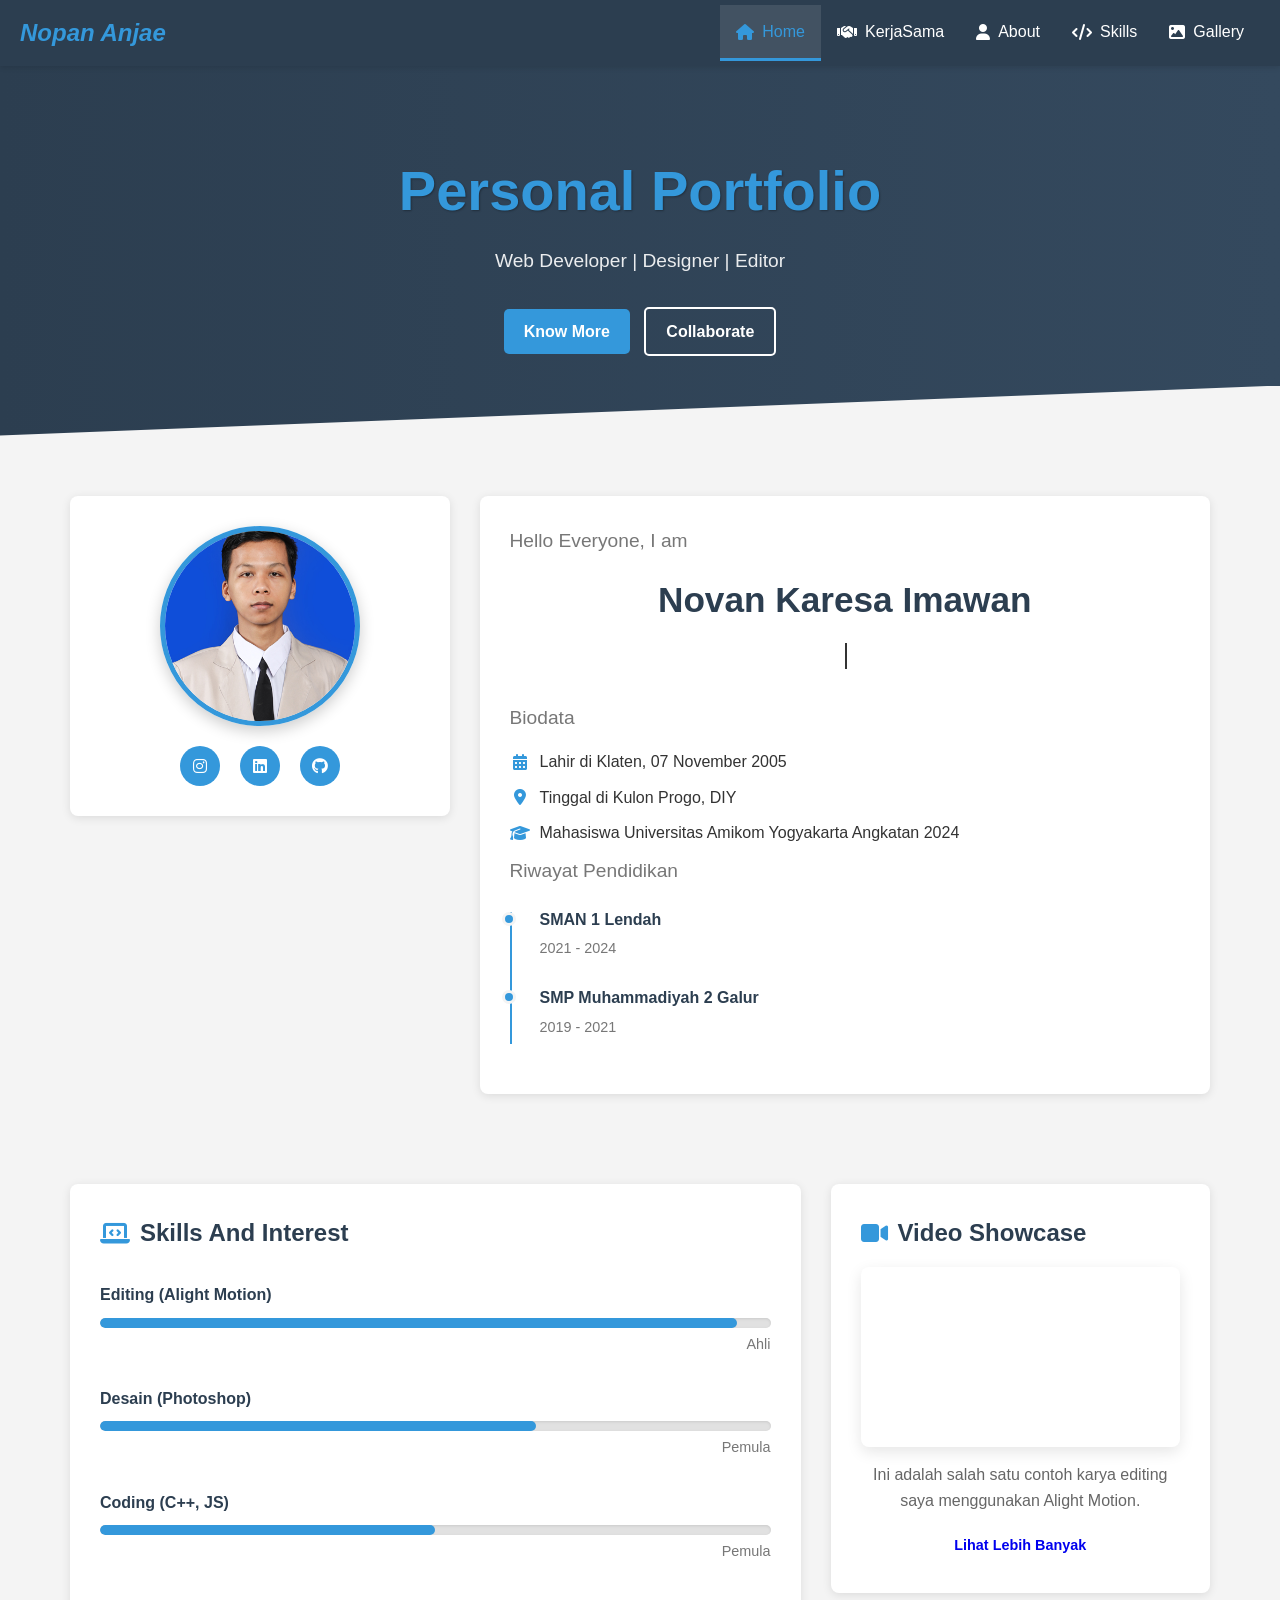
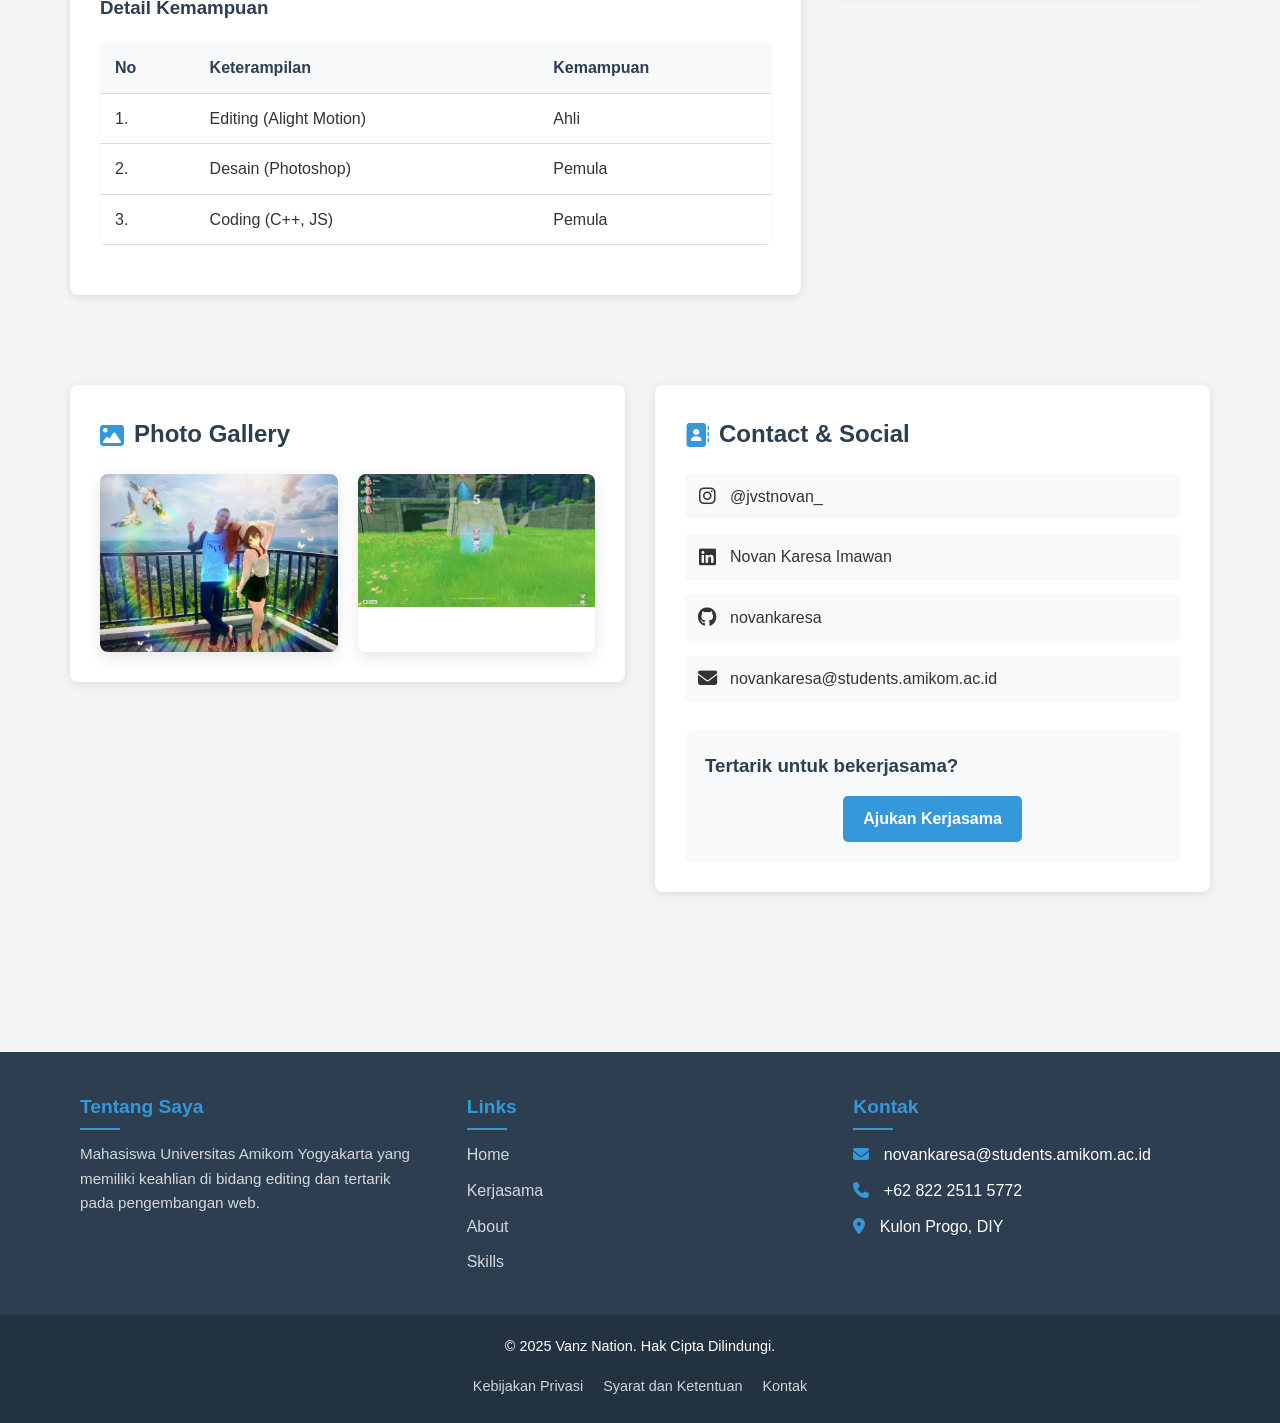
==== index.html @ 83b9310b "first commit" ====
<!DOCTYPE html>
<html lang="id">
  <head>
    <meta charset="utf-8" />
    <meta name="viewport" content="width=device-width, initial-scale=1" />
    <title>Novan Karesa Imawan | Portfolio</title>
    <link rel="stylesheet" href="style.css" />
    <link rel="stylesheet" href="https://cdnjs.cloudflare.com/ajax/libs/font-awesome/6.4.0/css/all.min.css" />
    <meta name="description" content="Portfolio pribadi Novan Karesa Imawan - Mahasiswa Universitas Amikom Yogyakarta">
  </head>
  <body>
    <nav class="topnav">
      <div class="logo">
        <span>Nopan Anjae</span>
      </div>
      <ul>
        <li><a href="#" class="active"><i class="fas fa-home"></i> Home</a></li>
        <li><a href="kerjasama.html"><i class="fas fa-handshake"></i> KerjaSama</a></li>
        <li><a href="#about"><i class="fas fa-user"></i> About</a></li>
        <li><a href="#skills"><i class="fas fa-code"></i> Skills</a></li>
        <li><a href="#gallery"><i class="fas fa-image"></i> Gallery</a></li>
      </ul>
      <div class="menu-toggle">
        <i class="fas fa-bars"></i>
      </div>
    </nav>

    <header class="header">
      <div class="header-content">
        <h1>Personal Portfolio</h1>
        <p class="tagline">Web Developer | Designer | Editor</p>
        <div class="header-actions">
          <a href="#about" class="btn btn-primary">Know More</a>
          <a href="kerjasama.html" class="btn btn-secondary">Collaborate</a>
        </div>
      </div>
    </header>

    <main class="container">
      <section id="about" class="row">
        <aside class="leftcolumn">
          <div class="card profile-card">
            <div class="profile-img">
              <img src="3x4  IMG_6120 + (2).jpg" alt="Foto Novan Karesa Imawan" />
            </div>
            <div class="social-icons">
              <a href="https://www.instagram.com/jvstnovan_" target="_blank" title="Instagram"><i class="fab fa-instagram"></i></a>
              <a href="#" title="LinkedIn"><i class="fab fa-linkedin"></i></a>
              <a href="#" title="GitHub"><i class="fab fa-github"></i></a>
            </div>
          </div>
        </aside>

        <aside class="rightcolumn">
          <div class="card bio-card">
            <div class="hello-section">
              <h3>Hello Everyone, I am</h3>
              <h1>Novan Karesa Imawan</h1>
              <div class="typing-effect">
                <span class="typed-text"></span><span class="cursor">&nbsp;</span>
              </div>
            </div>
            
            <div class="bio-section">
              <h3>Biodata</h3>
              <ul class="bio-list">
                <li><i class="fas fa-calendar-alt"></i> Lahir di Klaten, 07 November 2005</li>
                <li><i class="fas fa-map-marker-alt"></i> Tinggal di Kulon Progo, DIY</li>
                <li><i class="fas fa-graduation-cap"></i> Mahasiswa Universitas Amikom Yogyakarta Angkatan 2024</li>
              </ul>
            </div>

            <div class="education-section">
              <h3>Riwayat Pendidikan</h3>
              <div class="timeline">
                <div class="timeline-item">
                  <div class="timeline-dot"></div>
                  <div class="timeline-content">
                    <h4>SMAN 1 Lendah</h4>
                    <p>2021 - 2024</p>
                  </div>
                </div>
                <div class="timeline-item">
                  <div class="timeline-dot"></div>
                  <div class="timeline-content">
                    <h4>SMP Muhammadiyah 2 Galur</h4>
                    <p>2019 - 2021</p>
                  </div>
                </div>
              </div>
            </div>
          </div>
        </aside>
      </section>

      <section id="skills" class="row">
        <aside class="leftcolumn2">
          <div class="card skills-card">
            <h2><i class="fas fa-laptop-code"></i> Skills And Interest</h2>
            <div class="skill-bars">
              <div class="skill">
                <div class="skill-name">Editing (Alight Motion)</div>
                <div class="skill-bar">
                  <div class="skill-per" per="95%"></div>
                </div>
                <div class="skill-level">Ahli</div>
              </div>
              <div class="skill">
                <div class="skill-name">Desain (Photoshop)</div>
                <div class="skill-bar">
                  <div class="skill-per" per="65%"></div>
                </div>
                <div class="skill-level">Pemula</div>
              </div>
              <div class="skill">
                <div class="skill-name">Coding (C++, JS)</div>
                <div class="skill-bar">
                  <div class="skill-per" per="50%"></div>
                </div>
                <div class="skill-level">Pemula</div>
              </div>
            </div>
            
            <div class="skill-table">
              <h3>Detail Kemampuan</h3>
              <table>
                <thead>
                  <tr>
                    <th>No</th>
                    <th>Keterampilan</th>
                    <th>Kemampuan</th>
                  </tr>
                </thead>
                <tbody>
                  <tr>
                    <td>1.</td>
                    <td>Editing (Alight Motion)</td>
                    <td>Ahli</td>
                  </tr>
                  <tr>
                    <td>2.</td>
                    <td>Desain (Photoshop)</td>
                    <td>Pemula</td>
                  </tr>
                  <tr>
                    <td>3.</td>
                    <td>Coding (C++, JS)</td>
                    <td>Pemula</td>
                  </tr>
                </tbody>
              </table>
            </div>
          </div>
        </aside>

        <aside class="rightcolumn2">
          <div class="card">
            <h2><i class="fas fa-video"></i> Video Showcase</h2>
            <div class="video-wrapper">
              <iframe
                width="360"
                height="200"
                src="https://www.youtube.com/embed/kyxpm1m2Es4?si=zk3lqUqSApzy_OMX"
                title="YouTube video player"
                frameborder="0"
                allow="accelerometer; autoplay; clipboard-write; encrypted-media; gyroscope; picture-in-picture; web-share"
                referrerpolicy="strict-origin-when-cross-origin"
                allowfullscreen
              ></iframe>
            </div>
            <div class="video-description">
              <p>Ini adalah salah satu contoh karya editing saya menggunakan Alight Motion.</p>
              <a href="https://www.youtube.com/@JvstNovan_" class="btn btn-sm" target="_blank">Lihat Lebih Banyak</a>
            </div>
          </div>
        </aside>
      </section>

      <section id="gallery" class="row">
        <aside class="leftcolumn3">
          <div class="card gallery-card">
            <h2><i class="fas fa-image"></i> Photo Gallery</h2>
            <div class="gallery-container">
              <div class="gallery-item">
                <img src="Proyek Baru 60 [1B8B695].png" alt="Proyek Desain" />
                <div class="gallery-overlay">
                  <div class="overlay-text">Proyek Desain</div>
                </div>
              </div>
              <div class="gallery-item">
                <img src="Screenshot 2025-04-26 083255.png" alt="Screenshot Project" />
                <div class="gallery-overlay">
                  <div class="overlay-text">Screenshot Project</div>
                </div>
              </div>
            </div>
          </div>
        </aside>

        <aside class="rightcolumn3">
          <div class="card contact-card">
            <h2><i class="fas fa-address-book"></i> Contact & Social</h2>
            <div class="social-links">
              <a href="https://www.instagram.com/jvstnovan_" class="social-link" target="_blank">
                <i class="fab fa-instagram"></i>
                <span>@jvstnovan_</span>
              </a>
              <a href="#" class="social-link">
                <i class="fab fa-linkedin"></i>
                <span>Novan Karesa Imawan</span>
              </a>
              <a href="#" class="social-link">
                <i class="fab fa-github"></i>
                <span>novankaresa</span>
              </a>
              <a href="mailto:novankaresa@students.amikom.ac.id" class="social-link">
                <i class="fas fa-envelope"></i>
                <span>novankaresa@students.amikom.ac.id</span>
              </a>
            </div>
            <div class="contact-cta">
              <h3>Tertarik untuk bekerjasama?</h3>
              <a href="kerjasama.html" class="btn btn-primary">Ajukan Kerjasama</a>
            </div>
          </div>
        </aside>
      </section>
    </main>

    <footer class="site-footer">
      <div class="footer-content">
        <div class="footer-section">
          <h3>Tentang Saya</h3>
          <p>Mahasiswa Universitas Amikom Yogyakarta yang memiliki keahlian di bidang editing dan tertarik pada pengembangan web.</p>
        </div>
        <div class="footer-section">
          <h3>Links</h3>
          <ul>
            <li><a href="#">Home</a></li>
            <li><a href="kerjasama.html">Kerjasama</a></li>
            <li><a href="#about">About</a></li>
            <li><a href="#skills">Skills</a></li>
          </ul>
        </div>
        <div class="footer-section">
          <h3>Kontak</h3>
          <ul>
            <li><i class="fas fa-envelope"></i> novankaresa@students.amikom.ac.id</li>
            <li><i class="fas fa-phone"></i> +62 822 2511 5772</li>
            <li><i class="fas fa-map-marker-alt"></i> Kulon Progo, DIY</li>
          </ul>
        </div>
      </div>
      <div class="footer-bottom">
        <p>© 2025 Vanz Nation. Hak Cipta Dilindungi.</p>
        <ul>
          <li><a href="#">Kebijakan Privasi</a></li>
          <li><a href="#">Syarat dan Ketentuan</a></li>
          <li><a href="https://www.youtube.com/@JvstNovan_">Kontak</a></li>
        </ul>
      </div>
    </footer>
    
    <script>
    // Toggle menu for mobile
    document.querySelector('.menu-toggle').addEventListener('click', function() {
      document.querySelector('.topnav ul').classList.toggle('active');
    });
    
    // Skill bars animation
    document.addEventListener('DOMContentLoaded', function() {
      const skillBars = document.querySelectorAll('.skill-per');
      
      skillBars.forEach(skill => {
        const percentage = skill.getAttribute('per');
        skill.style.width = percentage;
        skill.style.animation = "fillBars 2.5s 1";
      });
    });
    
    // Typing effect
    document.addEventListener('DOMContentLoaded', function() {
      const typedTextSpan = document.querySelector(".typed-text");
      const cursorSpan = document.querySelector(".cursor");

      const textArray = ["Web Developer", "Designer", "Editor", "Creator"];
      const typingDelay = 100;
      const erasingDelay = 50;
      const newTextDelay = 2000;
      let textArrayIndex = 0;
      let charIndex = 0;

      function type() {
        if (charIndex < textArray[textArrayIndex].length) {
          if(!cursorSpan.classList.contains("typing")) cursorSpan.classList.add("typing");
          typedTextSpan.textContent += textArray[textArrayIndex].charAt(charIndex);
          charIndex++;
          setTimeout(type, typingDelay);
        } 
        else {
          cursorSpan.classList.remove("typing");
          setTimeout(erase, newTextDelay);
        }
      }

      function erase() {
        if (charIndex > 0) {
          if(!cursorSpan.classList.contains("typing")) cursorSpan.classList.add("typing");
          typedTextSpan.textContent = textArray[textArrayIndex].substring(0, charIndex-1);
          charIndex--;
          setTimeout(erase, erasingDelay);
        } 
        else {
          cursorSpan.classList.remove("typing");
          textArrayIndex++;
          if(textArrayIndex >= textArray.length) textArrayIndex = 0;
          setTimeout(type, typingDelay + 1100);
        }
      }

      if(textArray.length) setTimeout(type, newTextDelay + 250);
    });
    
    // Smooth scrolling for anchor links
    document.querySelectorAll('a[href^="#"]').forEach(anchor => {
      anchor.addEventListener('click', function (e) {
        e.preventDefault();
        
        document.querySelector(this.getAttribute('href')).scrollIntoView({
          behavior: 'smooth'
        });
      });
    });
    </script>
  </body>
</html>
---- style.css ----
* {
    box-sizing: border-box;
    margin: 0;
    padding: 0;
}

:root {
    --primary-color: #3498db;
    --secondary-color: #2c3e50;
    --accent-color: #e74c3c;
    --text-color: #333;
    --light-bg: #f4f4f4;
    --dark-bg: #2c3e50;
    --light-text: #fff;
    --card-bg: #fff;
    --border-color: #ddd;
    --shadow: 0 2px 10px rgba(0, 0, 0, 0.1);
    --transition: all 0.3s ease;
}

body {
    font-family: 'Segoe UI', Tahoma, Geneva, Verdana, sans-serif;
    background-color: var(--light-bg);
    color: var(--text-color);
    line-height: 1.6;
    min-height: 100vh;
    display: flex;
    flex-direction: column;
}

/* Container */
.container {
    max-width: 1200px;
    margin: 0 auto;
    padding: 20px;
    flex: 1;
}

/* Navigation */
.topnav {
    background-color: var(--secondary-color);
    display: flex;
    justify-content: space-between;
    align-items: center;
    padding: 0 20px;
    position: sticky;
    top: 0;
    z-index: 1000;
    box-shadow: 0 2px 5px rgba(0, 0, 0, 0.1);
}

.logo {
    color: var(--primary-color);
    font-size: 1.5rem;
    font-weight: bold;
    padding: 14px 0;
}

.logo span {
    font-style: italic;
}

.topnav ul {
    list-style-type: none;
    display: flex;
    margin: 0;
    padding: 0;
}

.topnav li a {
    display: flex;
    align-items: center;
    color: var(--light-text);
    text-align: center;
    padding: 14px 16px;
    text-decoration: none;
    transition: var(--transition);
}

.topnav li a i {
    margin-right: 8px;
}

.topnav li a:hover, .topnav li a.active {
    background-color: rgba(255, 255, 255, 0.1);
    color: var(--primary-color);
}

.topnav li a.active {
    border-bottom: 3px solid var(--primary-color);
}

.menu-toggle {
    display: none;
    color: var(--light-text);
    font-size: 1.5rem;
    cursor: pointer;
}

/* Header */
.header {
    background: linear-gradient(to right, var(--secondary-color), #34495e);
    color: var(--light-text);
    text-align: center;
    padding: 60px 20px;
    position: relative;
    margin-bottom: 30px;
}

.header::after {
    content: '';
    position: absolute;
    bottom: 0;
    left: 0;
    right: 0;
    height: 50px;
    background: linear-gradient(to right bottom, transparent 49%, var(--light-bg) 50%);
}

.header-content {
    max-width: 800px;
    margin: 0 auto;
}

.header h1 {
    font-size: 2.8rem;
    margin-bottom: 10px;
    color: var(--primary-color);
    text-shadow: 1px 1px 2px rgba(0, 0, 0, 0.3);
}

.tagline {
    font-size: 1.2rem;
    margin-bottom: 30px;
    opacity: 0.9;
}

.header-actions {
    margin-top: 30px;
}

/* Buttons */
.btn {
    display: inline-block;
    padding: 10px 20px;
    border-radius: 5px;
    text-decoration: none;
    font-weight: bold;
    transition: var(--transition);
    text-align: center;
    cursor: pointer;
    border: none;
    outline: none;
}

.btn-primary {
    background-color: var(--primary-color);
    color: var(--light-text);
}

.btn-primary:hover {
    background-color: #2980b9;
    transform: translateY(-2px);
    box-shadow: 0 4px 8px rgba(0, 0, 0, 0.2);
}

.btn-secondary {
    background-color: transparent;
    color: var(--light-text);
    border: 2px solid var(--light-text);
    margin-left: 10px;
}

.btn-secondary:hover {
    background-color: rgba(255, 255, 255, 0.1);
    transform: translateY(-2px);
}

.btn-sm {
    padding: 6px 12px;
    font-size: 0.9rem;
}

/* Row Layout */
.row {
    display: flex;
    flex-wrap: wrap;
    margin: 0 -15px 30px;
}

.leftcolumn,
.rightcolumn,
.leftcolumn2,
.rightcolumn2,
.leftcolumn3,
.rightcolumn3 {
    padding: 0 15px;
    margin-bottom: 30px;
    width: 100%;
}

/* Cards */
.card {
    background-color: var(--card-bg);
    padding: 25px;
    border-radius: 8px;
    box-shadow: var(--shadow);
    margin-bottom: 30px;
    transition: var(--transition);
}

.card:hover {
    box-shadow: 0 5px 15px rgba(0, 0, 0, 0.1);
    transform: translateY(-5px);
}

.card h2, .card h3 {
    margin-bottom: 15px;
    color: var(--secondary-color);
    display: flex;
    align-items: center;
}

.card h2 i, .card h3 i {
    margin-right: 10px;
    color: var(--primary-color);
}

.card p {
    color: #666;
    margin-bottom: 15px;
}

/* Profile Card */
.profile-card {
    text-align: center;
}

.profile-img {
    width: 200px;
    height: 200px;
    margin: 0 auto 20px;
    border-radius: 50%;
    overflow: hidden;
    border: 5px solid var(--primary-color);
    box-shadow: 0 5px 15px rgba(0, 0, 0, 0.2);
}

.profile-img img {
    width: 100%;
    height: 100%;
    object-fit: cover;
}

.social-icons {
    display: flex;
    justify-content: center;
    margin-top: 20px;
}

.social-icons a {
    display: flex;
    align-items: center;
    justify-content: center;
    width: 40px;
    height: 40px;
    border-radius: 50%;
    margin: 0 10px;
    color: var(--light-text);
    background-color: var(--primary-color);
    text-decoration: none;
    transition: var(--transition);
}

.social-icons a:hover {
    transform: translateY(-3px);
    box-shadow: 0 5px 10px rgba(0, 0, 0, 0.2);
    background-color: var(--secondary-color);
}

/* Bio Card */
.bio-card .hello-section {
    text-align: center;
    margin-bottom: 30px;
}

.bio-card h1 {
    font-size: 2.2rem;
    margin: 10px 0;
    color: var(--secondary-color);
}

.bio-card h3 {
    font-size: 1.2rem;
    color: #777;
    font-weight: normal;
}

.typing-effect {
    min-height: 30px;
    margin-top: 15px;
}

.typed-text {
    color: var(--primary-color);
    font-weight: bold;
}

.cursor {
    display: inline-block;
    background-color: var(--text-color);
    margin-left: 2px;
    width: 2px;
    animation: blink 1s infinite;
}

.cursor.typing {
    animation: none;
}

@keyframes blink {
    0%, 49% { opacity: 1; }
    50%, 100% { opacity: 0; }
}

.bio-list {
    list-style: none;
    margin-top: 15px;
}

.bio-list li {
    margin-bottom: 10px;
    display: flex;
    align-items: center;
}

.bio-list li i {
    margin-right: 10px;
    color: var(--primary-color);
    width: 20px;
    text-align: center;
}

/* Timeline */
.timeline {
    position: relative;
    margin-top: 20px;
    padding-left: 30px;
}

.timeline::before {
    content: '';
    position: absolute;
    left: 0;
    top: 5px;
    height: 100%;
    width: 2px;
    background-color: var(--primary-color);
}

.timeline-item {
    position: relative;
    margin-bottom: 25px;
}

.timeline-dot {
    position: absolute;
    left: -38px;
    top: 5px;
    width: 14px;
    height: 14px;
    border-radius: 50%;
    background-color: var(--primary-color);
    border: 3px solid var(--light-bg);
}

.timeline-content h4 {
    margin-bottom: 5px;
    color: var(--secondary-color);
}

.timeline-content p {
    font-size: 0.9rem;
    color: #777;
}

/* Skills Section */
.skills-card {
    overflow: hidden;
}

.skill-bars {
    margin: 30px 0;
}

.skill {
    margin-bottom: 30px;
}

.skill-name {
    font-weight: bold;
    margin-bottom: 10px;
    color: var(--secondary-color);
}

.skill-bar {
    height: 10px;
    background: #e1e1e1;
    border-radius: 5px;
    overflow: hidden;
    position: relative;
    box-shadow: inset 0 1px 3px rgba(0, 0, 0, 0.1);
}

.skill-per {
    height: 10px;
    background: var(--primary-color);
    position: absolute;
    left: 0;
    top: 0;
    border-radius: 5px;
}

@keyframes fillBars {
    from { width: 0; }
}

.skill-level {
    text-align: right;
    margin-top: 5px;
    font-size: 0.9rem;
    color: #777;
}

.skill-table {
    margin-top: 30px;
}

.skill-table h3 {
    margin-bottom: 15px;
}

/* Table */
table {
    border-collapse: collapse;
    width: 100%;
    margin: 20px 0;
    border-radius: 5px;
    overflow: hidden;
    box-shadow: 0 0 5px rgba(0, 0, 0, 0.05);
}

th, td {
    padding: 12px 15px;
    text-align: left;
    border-bottom: 1px solid var(--border-color);
}

th {
    background-color: #f8f9fa;
    font-weight: bold;
    color: var(--secondary-color);
}

tr:hover {
    background-color: rgba(0, 0, 0, 0.02);
}

/* Video Section */
.video-wrapper {
    position: relative;
    overflow: hidden;
    width: 100%;
    padding-top: 56.25%; /* 16:9 Aspect Ratio */
    border-radius: 8px;
    margin-bottom: 15px;
    box-shadow: 0 5px 15px rgba(0, 0, 0, 0.1);
}

.video-wrapper iframe {
    position: absolute;
    top: 0;
    left: 0;
    width: 100%;
    height: 100%;
    border: none;
}

.video-description {
    margin-top: 15px;
    text-align: center;
}

/* Gallery Section */
.gallery-container {
    display: flex;
    flex-wrap: wrap;
    justify-content: center;
    gap: 20px;
    margin-top: 20px;
}

.gallery-item {
    flex: 0 0 calc(50% - 10px);
    position: relative;
    overflow: hidden;
    border-radius: 8px;
    box-shadow: 0 5px 15px rgba(0, 0, 0, 0.1);
}

.gallery-item img {
    width: 100%;
    height: auto;
    display: block;
    transition: transform 0.5s ease;
}

.gallery-item:hover img {
    transform: scale(1.05);
}

.gallery-overlay {
    position: absolute;
    bottom: 0;
    left: 0;
    right: 0;
    background-color: rgba(0, 0, 0, 0.7);
    color: var(--light-text);
    padding: 10px;
    opacity: 0;
    transition: var(--transition);
}

.gallery-item:hover .gallery-overlay {
    opacity: 1;
}

/* Contact Section */
.contact-card {
    text-align: center;
}

.social-links {
    display: flex;
    flex-direction: column;
    gap: 15px;
    margin: 20px 0;
}

.social-link {
    display: flex;
    align-items: center;
    padding: 10px;
    background-color: #f8f9fa;
    border-radius: 5px;
    text-decoration: none;
    color: var(--text-color);
    transition: var(--transition);
}

.social-link:hover {
    background-color: var(--primary-color);
    color: var(--light-text);
    transform: translateX(5px);
}

.social-link i {
    margin-right: 10px;
    font-size: 1.2rem;
    width: 25px;
    text-align: center;
}

.contact-cta {
    margin-top: 30px;
    padding: 20px;
    background-color: #f8f9fa;
    border-radius: 8px;
}

.contact-cta h3 {
    margin-bottom: 15px;
}

/* Footer */
.site-footer {
    background-color: var(--secondary-color);
    color: var(--light-text);
    padding: 40px 0 0;
    margin-top: 40px;
}

.footer-content {
    display: flex;
    flex-wrap: wrap;
    max-width: 1200px;
    margin: 0 auto;
    padding: 0 20px;
}

.footer-section {
    flex: 1;
    min-width: 300px;
    padding: 0 20px;
    margin-bottom: 30px;
}

.footer-section h3 {
    font-size: 1.2rem;
    margin-bottom: 20px;
    color: var(--primary-color);
    position: relative;
}

.footer-section h3::after {
    content: '';
    position: absolute;
    left: 0;
    bottom: -8px;
    width: 40px;
    height: 2px;
    background-color: var(--primary-color);
}

.footer-section p {
    margin-bottom: 15px;
    font-size: 0.95rem;
    opacity: 0.8;
}

.footer-section ul {
    list-style: none;
}

.footer-section ul li {
    margin-bottom: 10px;
}

.footer-section ul li a {
    color: var(--light-text);
    text-decoration: none;
    opacity: 0.8;
    transition: var(--transition);
}

.footer-section ul li a:hover {
    opacity: 1;
    color: var(--primary-color);
}

.footer-section ul li i {
    margin-right: 10px;
    color: var(--primary-color);
}

.footer-bottom {
    background-color: rgba(0, 0, 0, 0.2);
    padding: 20px;
    text-align: center;
}

.footer-bottom p {
    margin-bottom: 10px;
    font-size: 0.9rem;
}

.footer-bottom ul {
    display: flex;
    justify-content: center;
    list-style: none;
    flex-wrap: wrap;
}

.footer-bottom ul li {
    margin: 5px 10px;
}

.footer-bottom ul li a {
    color: var(--light-text);
    text-decoration: none;
    font-size: 0.9rem;
    opacity: 0.8;
    transition: var(--transition);
}

.footer-bottom ul li a:hover {
    opacity: 1;
    color: var(--primary-color);
}

/* Kerjasama Page */
/* Form Card */
.form-card {
    max-width: 900px;
    margin: 0 auto 40px;
}

.card-header {
    text-align: center;
    margin-bottom: 30px;
}

.card-header p {
    color: #777;
}

.collaboration-form {
    margin-top: 30px;
}

.form-row {
    display: flex;
    flex-wrap: wrap;
    margin: 0 -10px;
}

.form-group {
    padding: 0 10px;
    margin-bottom: 20px;
    flex: 1 1 100%;
}

.form-row .form-group {
    flex: 1 1 calc(50% - 20px);
}

label {
    display: block;
    margin-bottom: 8px;
    font-weight: 500;
    color: var(--secondary-color);
}

label i {
    margin-right: 5px;
    color: var(--primary-color);
}

input[type=text],
input[type=email],
input[type=datetime-local],
select,
textarea {
    width: 100%;
    padding: 12px;
    border: 1px solid #ddd;
    border-radius: 5px;
    font-size: 1rem;
    transition: var(--transition);
}

input[type=text]:focus,
input[type=email]:focus,
input[type=datetime-local]:focus,
select:focus,
textarea:focus {
    border-color: var(--primary-color);
    box-shadow: 0 0 0 3px rgba(52, 152, 219, 0.1);
    outline: none;
}

select {
    appearance: none;
    background-image: url("data:image/svg+xml;charset=utf-8,%3Csvg xmlns='http://www.w3.org/2000/svg' width='16' height='16' viewBox='0 0 24 24' fill='none' stroke='%23333' stroke-width='2' stroke-linecap='round' stroke-linejoin='round'%3E%3Cpolyline points='6 9 12 15 18 9'/%3E%3C/svg%3E");
    background-repeat: no-repeat;
    background-position: right 10px center;
    background-size: 16px;
}

.radio-options, .checkbox-group {
    display: flex;
    flex-wrap: wrap;
    gap: 15px;
}

.radio-option, .checkbox-option {
    display: flex;
    align-items: center;
    position: relative;
}

.radio-option input[type="radio"],
.checkbox-option input[type="checkbox"] {
    margin-right: 8px;
}

.checkbox-option {
    flex: 1 1 calc(50% - 10px);
    min-width: 120px;
    position: relative;
}

.checkbox-option .tooltip {
    position: absolute;
    bottom: calc(100% + 5px);
    left: 50%;
    transform: translateX(-50%);
    padding: 5px 10px;
    background-color: var(--secondary-color);
    color: white;
    border-radius: 4px;
    font-size: 0.8rem;
    opacity: 0;
    visibility: hidden;
    transition: var(--transition);
    white-space: nowrap;
    z-index: 10;
}

.checkbox-option .tooltip::after {
    content: '';
    position: absolute;
    top: 100%;
    left: 50%;
    margin-left: -5px;
    border-width: 5px;
    border-style: solid;
    border-color: var(--secondary-color) transparent transparent transparent;
}

.checkbox-option:hover .tooltip {
    opacity: 1;
    visibility: visible;
}

.file-input-wrapper {
    position: relative;
    display: flex;
    align-items: center;
}

.file-input-wrapper input[type="file"] {
    position: absolute;
    left: 0;
    top: 0;
    opacity: 0;
    width: 100%;
    height: 100%;
    cursor: pointer;
    z-index: 10;
}

.file-input-button {
    padding: 10px 15px;
    background-color: #f8f9fa;
    border: 1px solid #ddd;
    border-radius: 5px 0 0 5px;
    cursor: pointer;
    transition: var(--transition);
}

.file-name {
    flex: 1;
    padding: 10px 15px;
    background-color: #f8f9fa;
    border: 1px solid #ddd;
    border-left: none;
    border-radius: 0 5px 5px 0;
    white-space: nowrap;
    overflow: hidden;
    text-overflow: ellipsis;
}

.file-input-wrapper:hover .file-input-button {
    background-color: #e9ecef;
}

.form-hint {
    display: block;
    margin-top: 5px;
    font-size: 0.85rem;
    color: #777;
}

textarea {
    resize: vertical;
    min-height: 100px;
}

.agreement-checkbox {
    display: flex;
    align-items: flex-start;
}

.agreement-checkbox input {
    margin-right: 10px;
    margin-top: 5px;
}

.agreement-checkbox a {
    color: var(--primary-color);
    text-decoration: none;
}

.agreement-checkbox a:hover {
    text-decoration: underline;
}

.button-group {
    display: flex;
    justify-content: center;
    gap: 15px;
    margin-top: 30px;
}

/* Advantages Section */
.advantages-section .card {
    text-align: center;
}

.advantages-grid {
    display: flex;
    flex-wrap: wrap;
    gap: 20px;
    margin-top: 30px;
}

.advantage-item {
    flex: 1 1 calc(50% - 20px);
    min-width: 250px;
    padding: 20px;
    background-color: #f8f9fa;
    border-radius: 8px;
    transition: var(--transition);
}

.advantage-item:hover {
    transform: translateY(-5px);
    box-shadow: 0 10px 20px rgba(0, 0, 0, 0.1);
}

.advantage-icon {
    width: 70px;
    height: 70px;
    margin: 0 auto 15px;
    background-color: rgba(52, 152, 219, 0.1);
    border-radius: 50%;
    display: flex;
    align-items: center;
    justify-content: center;
    color: var(--primary-color);
    font-size: 1.8rem;
}

.advantage-item h3 {
    margin-bottom: 10px;
    color: var(--secondary-color);
}

/* FAQ Section */
.faq-section .card {
    max-width: 800px;
    margin: 0 auto;
}

.accordion {
    margin-top: 30px;
}

.accordion-item {
    margin-bottom: 15px;
    border-radius: 5px;
    overflow: hidden;
    border: 1px solid #ddd;
}

.accordion-header {
    padding: 15px 20px;
    background-color: #f8f9fa;
    cursor: pointer;
    display: flex;
    justify-content: space-between;
    align-items: center;
    transition: var(--transition);
}

.accordion-header h3 {
    margin: 0;
    font-size: 1.1rem;
    color: var(--secondary-color);
}

.accordion-header i {
    transition: var(--transition);
}

.accordion-content {
    padding: 0;
    max-height: 0;
    overflow: hidden;
    transition: max-height 0.3s ease;
}

.accordion-item.active .accordion-header {
    background-color: rgba(52, 152, 219, 0.1);
}

.accordion-item.active .accordion-header i {
    transform: rotate(180deg);
}

.accordion-item.active .accordion-content {
    padding: 15px 20px;
    max-height: 500px;
}

/* Media Queries for Responsiveness */
@media (min-width: 768px) {
    .leftcolumn {
        width: 35%;
    }

    .rightcolumn {
        width: 65%;
    }

    .leftcolumn2 {
        width: 65%;
    }

    .rightcolumn2 {
        width: 35%;
    }

    .leftcolumn3, .rightcolumn3 {
        width: 50%;
    }
}

@media (max-width: 767px) {
    .menu-toggle {
        display: block;
    }

    .topnav {
        padding: 15px 20px;
    }

    .topnav ul {
        position: absolute;
        top: 100%;
        left: 0;
        right: 0;
        background-color: var(--secondary-color);
        flex-direction: column;
        max-height: 0;
        overflow: hidden;
        transition: max-height 0.3s ease;
        z-index: 1000;
    }

    .topnav ul.active {
        max-height: 300px;
        box-shadow: 0 5px 10px rgba(0, 0, 0, 0.1);
    }

    .topnav li a {
        border-bottom: 1px solid rgba(255, 255, 255, 0.1);
    }

    .header h1 {
        font-size: 2.3rem;
    }

    .header-actions .btn {
        display: block;
        margin: 10px auto;
        width: 200px;
    }

    .header-actions .btn-secondary {
        margin-left: 0;
    }

    .form-row .form-group {
        flex: 1 1 100%;
    }

    .button-group {
        flex-direction: column;
    }

    .button-group .btn {
        width: 100%;
    }

    .footer-section {
        flex: 1 1 100%;
    }

    .advantages-grid, .gallery-container {
        flex-direction: column;
    }

    .advantage-item, .gallery-item {
        flex: 1 1 100%;
    }
}

@media (min-width: 1024px) {
    .container {
        padding: 30px;
    }

    .header {
        padding: 80px 20px;
    }

    .header h1 {
        font-size: 3.5rem;
    }

    .card {
        padding: 30px;
    }
}
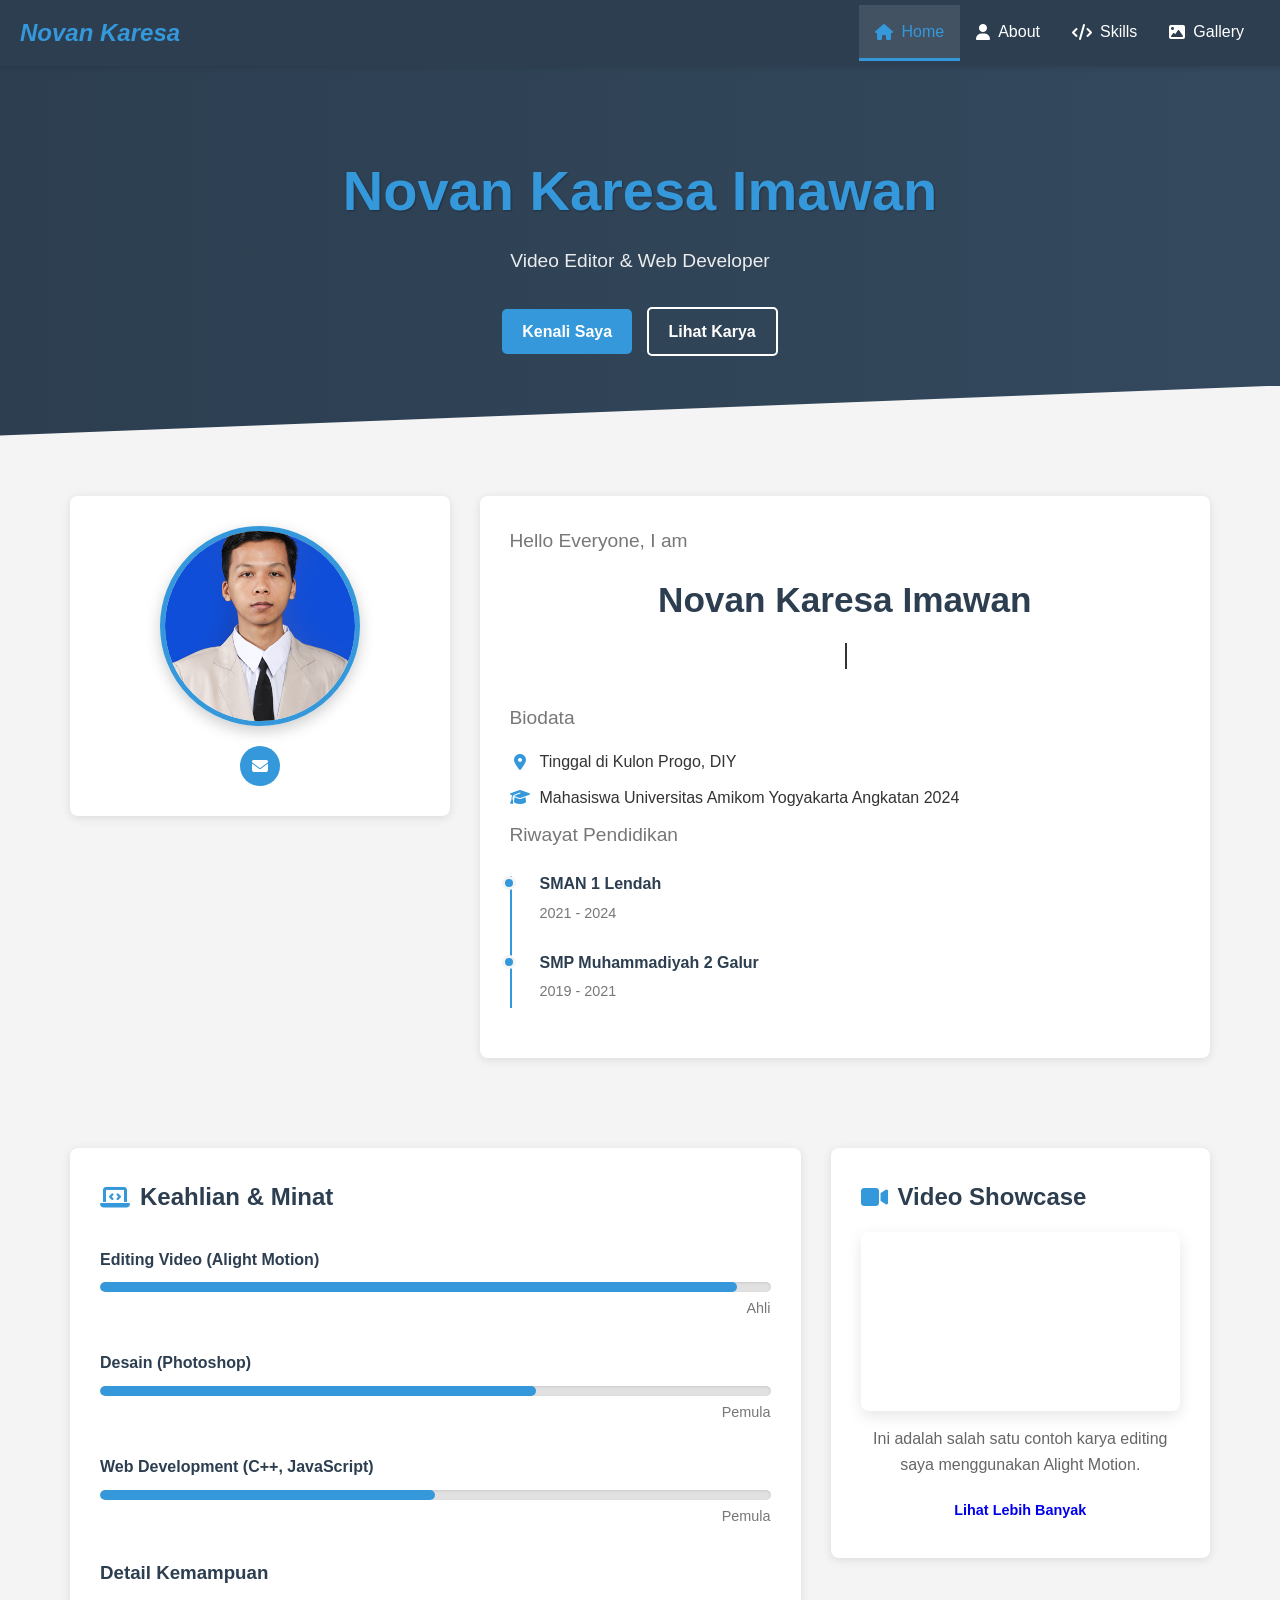
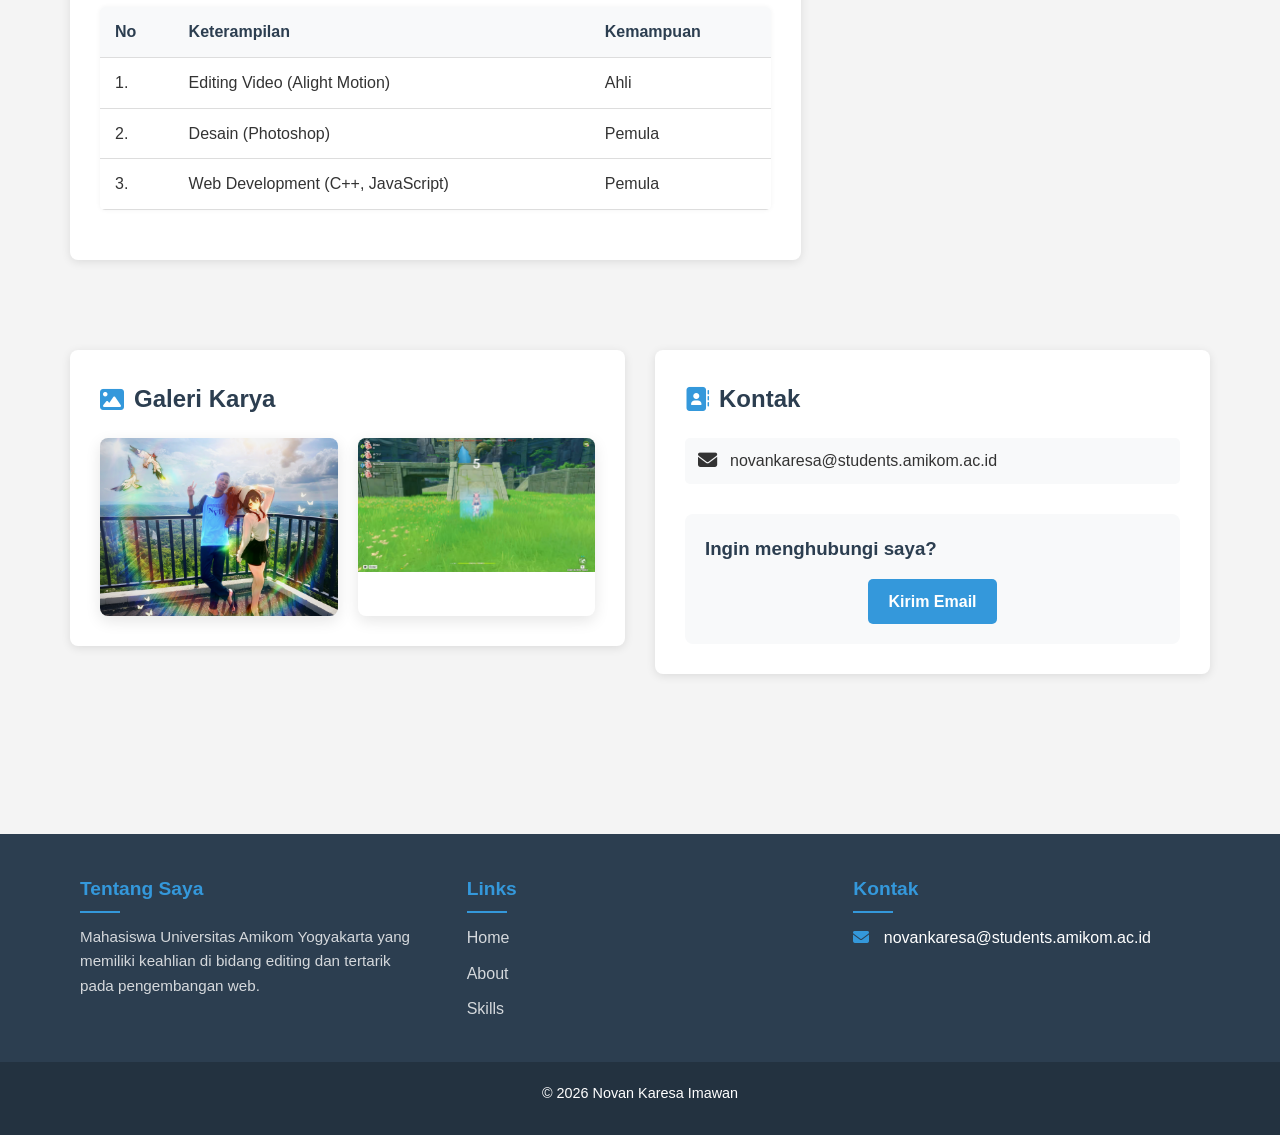
==== commit 9eea2a15: "Polish portfolio content and navigation" ====
--- a/index.html
+++ b/index.html
@@ -3,19 +3,18 @@
   <head>
     <meta charset="utf-8" />
     <meta name="viewport" content="width=device-width, initial-scale=1" />
-    <title>Novan Karesa Imawan | Portfolio</title>
+    <title>Novan Karesa Imawan | Video Editor & Web Developer</title>
     <link rel="stylesheet" href="style.css" />
     <link rel="stylesheet" href="https://cdnjs.cloudflare.com/ajax/libs/font-awesome/6.4.0/css/all.min.css" />
-    <meta name="description" content="Portfolio pribadi Novan Karesa Imawan - Mahasiswa Universitas Amikom Yogyakarta">
+    <meta name="description" content="Portofolio Novan Karesa Imawan: karya video editing dan web development.">
   </head>
   <body>
     <nav class="topnav">
       <div class="logo">
-        <span>Nopan Anjae</span>
+        <span>Novan Karesa</span>
       </div>
       <ul>
         <li><a href="#" class="active"><i class="fas fa-home"></i> Home</a></li>
-        <li><a href="kerjasama.html"><i class="fas fa-handshake"></i> KerjaSama</a></li>
         <li><a href="#about"><i class="fas fa-user"></i> About</a></li>
         <li><a href="#skills"><i class="fas fa-code"></i> Skills</a></li>
         <li><a href="#gallery"><i class="fas fa-image"></i> Gallery</a></li>
@@ -27,11 +26,11 @@
 
     <header class="header">
       <div class="header-content">
-        <h1>Personal Portfolio</h1>
-        <p class="tagline">Web Developer | Designer | Editor</p>
+        <h1>Novan Karesa Imawan</h1>
+        <p class="tagline">Video Editor &amp; Web Developer</p>
         <div class="header-actions">
-          <a href="#about" class="btn btn-primary">Know More</a>
-          <a href="kerjasama.html" class="btn btn-secondary">Collaborate</a>
+          <a href="#about" class="btn btn-primary">Kenali Saya</a>
+          <a href="#gallery" class="btn btn-secondary">Lihat Karya</a>
         </div>
       </div>
     </header>
@@ -44,9 +43,7 @@
               <img src="3x4  IMG_6120 + (2).jpg" alt="Foto Novan Karesa Imawan" />
             </div>
             <div class="social-icons">
-              <a href="https://www.instagram.com/jvstnovan_" target="_blank" title="Instagram"><i class="fab fa-instagram"></i></a>
-              <a href="#" title="LinkedIn"><i class="fab fa-linkedin"></i></a>
-              <a href="#" title="GitHub"><i class="fab fa-github"></i></a>
+              <a href="mailto:novankaresa@students.amikom.ac.id" aria-label="Email Novan"><i class="fas fa-envelope"></i></a>
             </div>
           </div>
         </aside>
@@ -64,7 +61,6 @@
             <div class="bio-section">
               <h3>Biodata</h3>
               <ul class="bio-list">
-                <li><i class="fas fa-calendar-alt"></i> Lahir di Klaten, 07 November 2005</li>
                 <li><i class="fas fa-map-marker-alt"></i> Tinggal di Kulon Progo, DIY</li>
                 <li><i class="fas fa-graduation-cap"></i> Mahasiswa Universitas Amikom Yogyakarta Angkatan 2024</li>
               </ul>
@@ -96,10 +92,10 @@
       <section id="skills" class="row">
         <aside class="leftcolumn2">
           <div class="card skills-card">
-            <h2><i class="fas fa-laptop-code"></i> Skills And Interest</h2>
+            <h2><i class="fas fa-laptop-code"></i> Keahlian &amp; Minat</h2>
             <div class="skill-bars">
               <div class="skill">
-                <div class="skill-name">Editing (Alight Motion)</div>
+                <div class="skill-name">Editing Video (Alight Motion)</div>
                 <div class="skill-bar">
                   <div class="skill-per" per="95%"></div>
                 </div>
@@ -113,7 +109,7 @@
                 <div class="skill-level">Pemula</div>
               </div>
               <div class="skill">
-                <div class="skill-name">Coding (C++, JS)</div>
+                <div class="skill-name">Web Development (C++, JavaScript)</div>
                 <div class="skill-bar">
                   <div class="skill-per" per="50%"></div>
                 </div>
@@ -134,7 +130,7 @@
                 <tbody>
                   <tr>
                     <td>1.</td>
-                    <td>Editing (Alight Motion)</td>
+                    <td>Editing Video (Alight Motion)</td>
                     <td>Ahli</td>
                   </tr>
                   <tr>
@@ -144,7 +140,7 @@
                   </tr>
                   <tr>
                     <td>3.</td>
-                    <td>Coding (C++, JS)</td>
+                    <td>Web Development (C++, JavaScript)</td>
                     <td>Pemula</td>
                   </tr>
                 </tbody>
@@ -179,7 +175,7 @@
       <section id="gallery" class="row">
         <aside class="leftcolumn3">
           <div class="card gallery-card">
-            <h2><i class="fas fa-image"></i> Photo Gallery</h2>
+            <h2><i class="fas fa-image"></i> Galeri Karya</h2>
             <div class="gallery-container">
               <div class="gallery-item">
                 <img src="Proyek Baru 60 [1B8B695].png" alt="Proyek Desain" />
@@ -199,28 +195,16 @@
 
         <aside class="rightcolumn3">
           <div class="card contact-card">
-            <h2><i class="fas fa-address-book"></i> Contact & Social</h2>
+            <h2><i class="fas fa-address-book"></i> Kontak</h2>
             <div class="social-links">
-              <a href="https://www.instagram.com/jvstnovan_" class="social-link" target="_blank">
-                <i class="fab fa-instagram"></i>
-                <span>@jvstnovan_</span>
-              </a>
-              <a href="#" class="social-link">
-                <i class="fab fa-linkedin"></i>
-                <span>Novan Karesa Imawan</span>
-              </a>
-              <a href="#" class="social-link">
-                <i class="fab fa-github"></i>
-                <span>novankaresa</span>
-              </a>
               <a href="mailto:novankaresa@students.amikom.ac.id" class="social-link">
                 <i class="fas fa-envelope"></i>
                 <span>novankaresa@students.amikom.ac.id</span>
               </a>
             </div>
             <div class="contact-cta">
-              <h3>Tertarik untuk bekerjasama?</h3>
-              <a href="kerjasama.html" class="btn btn-primary">Ajukan Kerjasama</a>
+              <h3>Ingin menghubungi saya?</h3>
+              <a href="mailto:novankaresa@students.amikom.ac.id" class="btn btn-primary">Kirim Email</a>
             </div>
           </div>
         </aside>
@@ -237,7 +221,6 @@
           <h3>Links</h3>
           <ul>
             <li><a href="#">Home</a></li>
-            <li><a href="kerjasama.html">Kerjasama</a></li>
             <li><a href="#about">About</a></li>
             <li><a href="#skills">Skills</a></li>
           </ul>
@@ -246,26 +229,41 @@
           <h3>Kontak</h3>
           <ul>
             <li><i class="fas fa-envelope"></i> novankaresa@students.amikom.ac.id</li>
-            <li><i class="fas fa-phone"></i> +62 822 2511 5772</li>
-            <li><i class="fas fa-map-marker-alt"></i> Kulon Progo, DIY</li>
+
           </ul>
         </div>
       </div>
       <div class="footer-bottom">
-        <p>© 2025 Vanz Nation. Hak Cipta Dilindungi.</p>
-        <ul>
-          <li><a href="#">Kebijakan Privasi</a></li>
-          <li><a href="#">Syarat dan Ketentuan</a></li>
-          <li><a href="https://www.youtube.com/@JvstNovan_">Kontak</a></li>
-        </ul>
+        <p>© <span id="current-year">2026</span> Novan Karesa Imawan</p>
+
       </div>
     </footer>
     
     <script>
     // Toggle menu for mobile
-    document.querySelector('.menu-toggle').addEventListener('click', function() {
-      document.querySelector('.topnav ul').classList.toggle('active');
+    const menuToggle = document.querySelector('.menu-toggle');
+    const navMenu = document.querySelector('.topnav ul');
+    menuToggle.setAttribute('role', 'button');
+    menuToggle.setAttribute('tabindex', '0');
+    menuToggle.setAttribute('aria-label', 'Buka menu navigasi');
+    menuToggle.setAttribute('aria-expanded', 'false');
+    function toggleMenu() {
+      const isOpen = navMenu.classList.toggle('active');
+      menuToggle.setAttribute('aria-expanded', String(isOpen));
+      menuToggle.setAttribute('aria-label', isOpen ? 'Tutup menu navigasi' : 'Buka menu navigasi');
+    }
+    menuToggle.addEventListener('click', toggleMenu);
+    menuToggle.addEventListener('keydown', event => {
+      if (event.key === 'Enter' || event.key === ' ') {
+        event.preventDefault();
+        toggleMenu();
+      }
     });
+    navMenu.querySelectorAll('a').forEach(link => link.addEventListener('click', () => {
+      navMenu.classList.remove('active');
+      menuToggle.setAttribute('aria-expanded', 'false');
+      menuToggle.setAttribute('aria-label', 'Buka menu navigasi');
+    }));
     
     // Skill bars animation
     document.addEventListener('DOMContentLoaded', function() {
@@ -324,13 +322,13 @@
     // Smooth scrolling for anchor links
     document.querySelectorAll('a[href^="#"]').forEach(anchor => {
       anchor.addEventListener('click', function (e) {
+        const target = document.querySelector(this.getAttribute('href'));
+        if (!target) return;
         e.preventDefault();
-        
-        document.querySelector(this.getAttribute('href')).scrollIntoView({
-          behavior: 'smooth'
-        });
+        target.scrollIntoView({ behavior: 'smooth' });
       });
     });
+    document.getElementById('current-year').textContent = new Date().getFullYear();
     </script>
   </body>
 </html>
